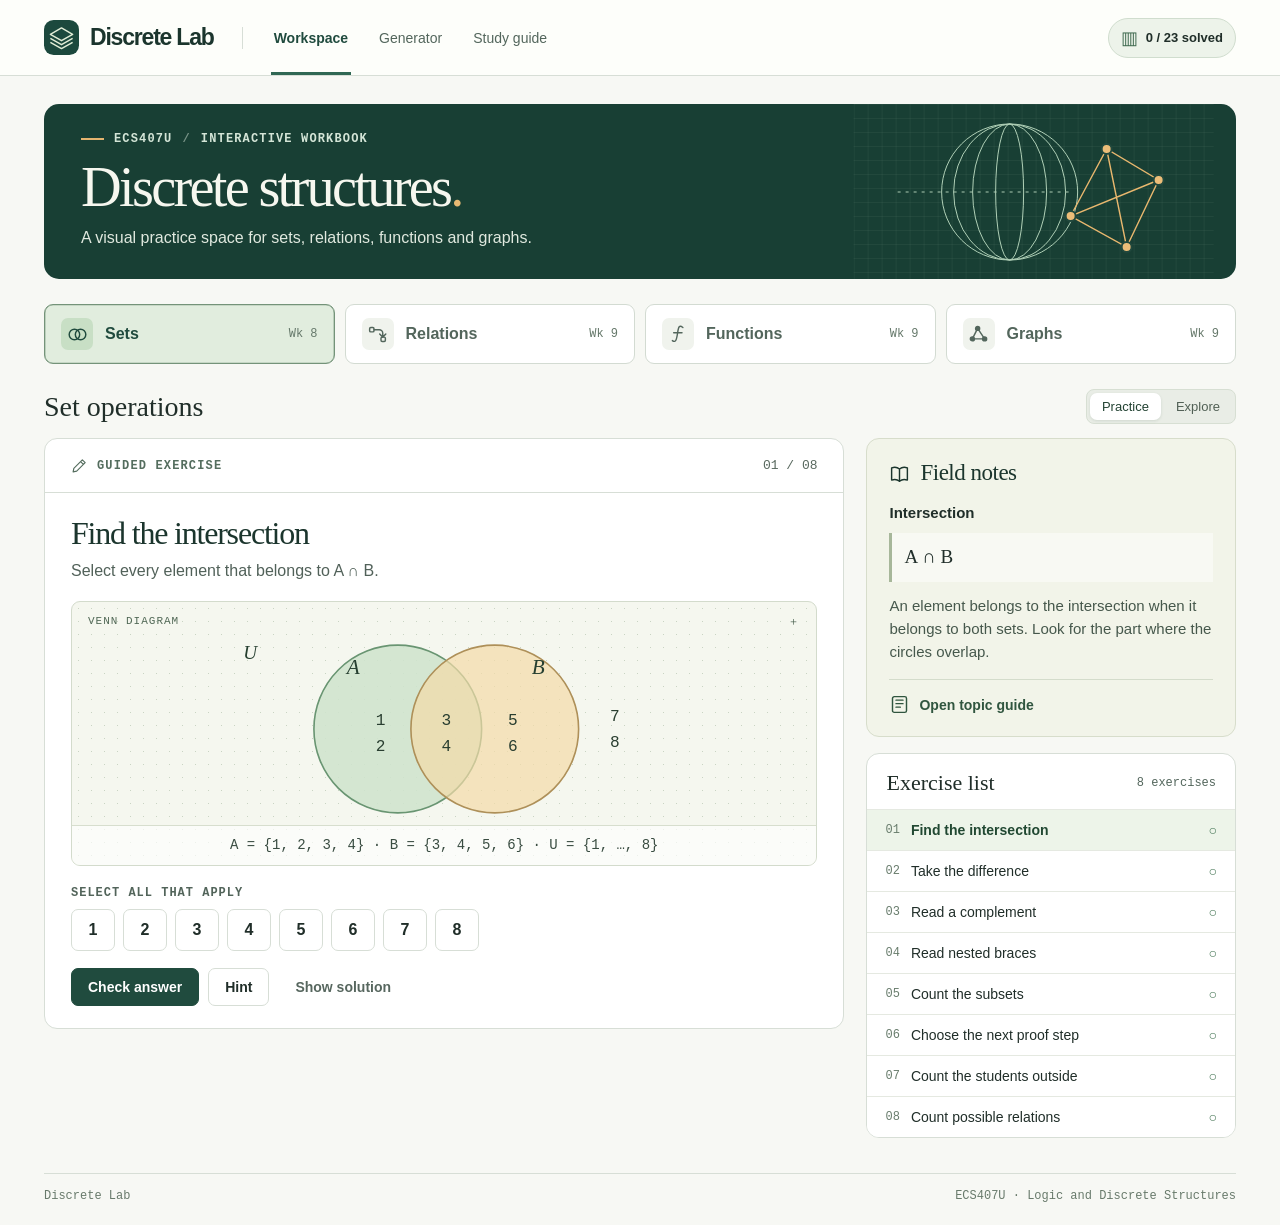
==== index.html @ 5e3f3f08 "Generate seeded practice sets with saved attempts and worked solutions" ====
<!doctype html>
<html lang="en-GB">
<head>
<meta charset="utf-8"><meta name="viewport" content="width=device-width,initial-scale=1">
<meta name="theme-color" content="#173f35"><meta name="description" content="Explore discrete mathematics with diagrams and guided exercises for ECS407U.">
<title>Discrete Lab · ECS407U</title><link rel="icon" href="./mark.svg"><link rel="stylesheet" href="./style.css">
</head>
<body>
<header><div class="top wrap"><a href="./" class="brand"><img src="./mark.svg" alt="">Discrete Lab</a><div class="divider"></div><nav aria-label="Main navigation"><button id="practice" aria-current="page">Workspace</button><button id="generate">Generator</button><button id="guide">Study guide</button></nav><button id="progress" class="progress"><span class="baricon" aria-hidden="true">▥</span><span id="total"></span></button></div></header>
<main class="wrap">
<section class="hero"><div class="herocopy"><div class="eyebrow"><span class="goldline"></span>ECS407U <span class="sep">/</span> INTERACTIVE WORKBOOK</div><h1>Discrete structures<span>.</span></h1><p>A visual practice space for sets, relations, functions and graphs.</p></div>
<svg class="heroart" viewBox="0 0 360 175" aria-hidden="true"><defs><pattern id="fine" width="14" height="14" patternUnits="userSpaceOnUse"><path d="M14 0H0V14" fill="none" stroke="#d7ead7" stroke-opacity=".13" stroke-width=".8"/></pattern></defs><rect width="360" height="175" fill="url(#fine)"/><g fill="none"><g stroke="#afcfb6" stroke-width="1"><ellipse cx="156" cy="88" rx="68" ry="68"/><ellipse cx="156" cy="88" rx="56" ry="68"/><ellipse cx="156" cy="88" rx="37" ry="68"/><ellipse cx="156" cy="88" rx="14" ry="68"/></g><g stroke="#e8b76e" stroke-width="1.4"><path d="m217 112 36-67 52 31-32 67-56-31 88-36m-52-31 20 98"/></g><g fill="#ecbd78" stroke="#21483d" stroke-width="2"><circle cx="217" cy="112" r="5"/><circle cx="253" cy="45" r="5"/><circle cx="305" cy="76" r="5"/><circle cx="273" cy="143" r="5"/></g><path d="M44 88h174" stroke="#abcab2" stroke-dasharray="3 5"/></g></svg></section>
<div id="app"></div>
<footer><span>Discrete Lab</span><span>ECS407U · Logic and Discrete Structures</span></footer>
</main>
<dialog id="modal"><div class="modalhead"><h2 id="modalTitle"></h2><button id="close" aria-label="Close dialog">✕</button></div><div id="modalBody"></div></dialog>
<script type="module" src="./app.js"></script></body></html>
---- style.css ----
:root{font-family:"DM Sans",Inter,Arial,sans-serif;color:#202e29;background:#f7f8f4;font-synthesis:none;--green:#204b3e;--ink:#1b352d;--rule:#d7ded6;--muted:#53665c;--mono:"IBM Plex Mono","Courier New",monospace;--serif:Georgia,"Times New Roman",serif}
*{box-sizing:border-box}body{margin:0}button,select{font:inherit;color:inherit}button,a{touch-action:manipulation}button{cursor:pointer}button:focus-visible,a:focus-visible,summary:focus-visible,select:focus-visible{outline:3px solid #b26a18;outline-offset:3px}button:disabled{cursor:default;opacity:.45}button{border:1px solid var(--rule);background:white;border-radius:7px}header{background:#fdfefa;border-bottom:1px solid var(--rule)}.wrap{width:min(1232px,calc(100% - 88px));margin:auto}.top{display:flex;align-items:center;gap:28px;min-height:75px}.brand{display:flex;align-items:center;gap:11px;font-size:23px;font-weight:700;letter-spacing:-1.2px;color:var(--ink);text-decoration:none}.brand img{width:35px;height:35px}.divider{width:1px;height:22px;background:var(--rule)}nav{display:flex;align-self:stretch;gap:25px}nav button{background:none;border:0;border-radius:0;color:var(--muted);font-size:14px;padding:0 3px;position:relative}nav [aria-current=page]{font-weight:700;color:var(--green)}nav [aria-current=page]:after{content:"";position:absolute;height:3px;background:#2f6753;bottom:0;left:0;right:0}.progress{margin-left:auto;display:flex;align-items:center;gap:8px;font-size:13px;font-weight:600;padding:8px 12px;background:#edf3ea;border-color:#d0ddce;border-radius:20px}.baricon{font-size:18px;color:#406b50}
.hero{position:relative;overflow:hidden;border-radius:15px;background:#183f34;color:#f6f7ef;margin:28px 0 25px;display:flex;align-items:center;min-height:175px}.herocopy{position:relative;z-index:1;padding:28px 37px}.heroart{height:100%;width:34%;position:absolute;right:0;top:0;object-fit:cover}.eyebrow,.kicker,.smallcap{font:600 12px var(--mono);letter-spacing:1.15px;text-transform:uppercase}.hero .eyebrow{display:flex;align-items:center;gap:10px;color:#d4e5d7}.goldline{width:23px;height:2px;background:#e4b46f}.sep{opacity:.5}.hero h1{font:normal clamp(42px,4.4vw,65px)/1.04 var(--serif);letter-spacing:-2.7px;margin:12px 0 9px}.hero h1 span{color:#e7b973}.hero p{font-size:16px;line-height:1.55;margin:0;color:#e0e9df}
.tabs{display:grid;grid-template-columns:repeat(4,1fr);gap:10px;margin-bottom:25px}.tab{display:flex;align-items:center;text-align:left;gap:12px;padding:13px 16px;border-color:#d3dbd2;border-radius:9px;color:var(--muted);font-weight:600}.tab .iconbox{width:32px;height:32px;display:grid;place-items:center;border-radius:7px;background:#f0f3ed}.tab.active{color:var(--green);background:#e1edde;border-color:#749379;box-shadow:inset 0 0 0 .35px #749379}.tab.active .iconbox{background:#c8dfc5}.tab small{margin-left:auto;font:12px var(--mono);color:#65786a}.icon{height:21px;width:21px;vertical-align:middle;flex-shrink:0}.workspace{display:grid;grid-template-columns:minmax(0,1fr) minmax(260px,31%);gap:22px;align-items:start}.panel,.notes,.library,.guidecard{border:1px solid var(--rule);border-radius:13px;background:#fff;overflow:hidden}.panelhead,.panelbody{padding:22px 26px}.panelhead{border-bottom:1px solid var(--rule);display:flex;justify-content:space-between;align-items:center;padding-top:16px;padding-bottom:16px}.kicker,.smallcap{color:#546d5e}.panelhead .kicker{display:flex;align-items:center;gap:9px}.panelhead .kicker .icon{width:17px}.counter{font:13px var(--mono);color:#58685e}.panelbody h2,.guide h2{font:normal clamp(28px,2.5vw,38px)/1.13 var(--serif);letter-spacing:-1.2px;color:var(--ink);margin:0 0 8px}.prompt{line-height:1.55;color:#516159;margin:0 0 17px}.board{background-color:#f5f7ef;background-image:radial-gradient(#c9d4c3 .85px,transparent .85px);background-size:13px 13px;border:1px solid #d3dbcc;border-radius:9px;overflow:hidden}.boardtop{display:flex;align-items:center;justify-content:space-between;gap:8px;padding:12px 16px 0;color:#516856;font:11px var(--mono);text-transform:uppercase;letter-spacing:1px}.board svg.fig{display:block;width:100%;height:196px}.board .legend{background:#ffffffa6;border-top:1px solid #d7dece;color:#394c41;padding:9px 14px;text-align:center;font:14px/1.5 var(--mono);overflow-wrap:anywhere}.answerlabel{display:block;margin:20px 0 9px;font:600 12px var(--mono);letter-spacing:1px;text-transform:uppercase;color:#52645a}.choices{display:flex;gap:8px;flex-wrap:wrap}.choice{min-width:44px;padding:9px 14px;font-weight:550;line-height:1.35}.choice[aria-pressed=true],.switcher [aria-pressed=true]{background:#deebde;border-color:#64896d;color:#163e2c;box-shadow:inset 0 0 0 .6px #64896d}.actions{margin-top:17px;display:flex;flex-wrap:wrap;gap:9px;align-items:center}.primary,.secondary,.ghost{padding:10px 16px;font-size:14px;font-weight:600}.primary{background:var(--green);color:white;border:1px solid var(--green)}.secondary{background:white}.ghost{border-color:transparent;color:#57675f;background:transparent}.notes{background:#f2f4e9;border-color:#d7ddcb;padding:21px 22px}.notetitle{display:flex;align-items:center;gap:10px;font:normal 23px var(--serif);color:var(--ink);letter-spacing:-.5px}.notes h3{font-size:15px;margin:18px 0 6px}.notes p,.library p,.guide p,.modalcopy{font-size:15px;line-height:1.55;color:#46584c;margin:0}.formula{font:19px/1.5 var(--serif);padding:10px 12px;border-left:3px solid #a7b79a;background:#ffffff70;margin:12px 0}.guidebtn{background:transparent;border:0;border-top:1px solid #d4dccb;border-radius:0;padding:14px 0 0;margin-top:16px;color:#30553f;font-size:14px;font-weight:650;display:flex;gap:9px;align-items:center;width:100%}.library{margin-top:16px}.libhead{display:flex;justify-content:space-between;align-items:center;padding:16px 19px 13px}.libhead h3{font:normal 22px var(--serif);margin:0}.libhead small{font:12px var(--mono);color:var(--muted)}.qrow{border:0;border-top:1px solid #e5e9e1;border-radius:0;background:white;padding:12px 18px;display:flex;gap:11px;text-align:left;align-items:center;width:100%;font-size:14px}.qrow.active{background:#edf4e9;color:#214832;font-weight:650}.qnum{font:12px var(--mono);color:#687c6c}.qstate{margin-left:auto;color:#487858}.message{margin:14px 0 0;padding:12px 14px;border-radius:6px;background:#fbf1d9;color:#594019;line-height:1.5}.message.good{background:#e6f1e1;color:#23492e}.hidden{display:none!important}.board .mat{margin:14px auto;border-collapse:collapse;background:#fbfcf6;text-align:center}.mat td,.mat th{padding:6px 13px;border:1px solid #bbcbb9}.mat th{color:#24523c;background:#e3edde}.mathcard{text-align:center;padding:40px 18px;font:normal clamp(21px,2.6vw,32px)/1.55 var(--serif);white-space:pre-line;color:#284b38}.textfig{font-family:var(--mono);font-size:14px}.guidecard{padding:24px;margin:15px 0}.guide details{padding:12px 0;border-top:1px solid var(--rule)}summary{cursor:pointer;font-weight:600}.guide details p{margin:8px 0}.guide .formula{background:#f2f5ed}.switcher{display:flex;flex-wrap:wrap;gap:7px;margin-top:14px}.switcher button{padding:8px 12px}.sectionhead{display:flex;align-items:center;justify-content:space-between;margin-bottom:14px;gap:12px}.sectionhead h2{font:normal 28px var(--serif);margin:0}.minitabs{display:flex;background:#e9ede6;border:1px solid #d7dfd3;padding:3px;border-radius:8px;gap:3px}.minitabs button{border:0;background:transparent;font-size:13px;padding:6px 12px;color:#516055}.minitabs button.selected{background:#fff;color:#234333;box-shadow:0 1px 3px #27463020}.explore label{display:block;margin:12px 0}.explore select{background:#fff;border:1px solid var(--rule);padding:5px;border-radius:4px}.explore input{accent-color:#2f634d}.explore output{display:block}.explorefieldset{border:0;padding:0;margin:12px 0;display:flex;gap:12px;flex-wrap:wrap}.explorefieldset label{margin:0}.matrixbtn{min-width:36px;height:31px;color:#1b4c32}.matrixbtn[aria-pressed=true]{background:#deecda}.inlinecode{font:14px var(--mono)}footer{display:flex;justify-content:space-between;gap:10px;margin:35px 0 22px;padding-top:15px;border-top:1px solid var(--rule);font:12px var(--mono);color:#687a6b}dialog{width:min(470px,92vw);max-height:80vh;padding:23px;border:1px solid #becbbd;border-radius:12px;color:var(--ink)}dialog::backdrop{background:#152c2199}.modalhead{display:flex;align-items:center;justify-content:space-between;margin-bottom:14px}.modalhead h2{font:normal 28px var(--serif);margin:0}.modalhead button{padding:6px 9px}.prow{padding:12px 0;border-top:1px solid var(--rule);display:flex;align-items:center;justify-content:space-between}.progressfill{height:6px;border-radius:6px;background:#e3eadd;overflow:hidden}.progressfill i{display:block;height:100%;background:#547f5e}.modalcopy{margin-bottom:16px}button:hover:not(:disabled){filter:brightness(.965)}@media(min-width:1550px){.wrap{max-width:1280px}}
@media(max-width:930px){.wrap{width:calc(100% - 40px)}.tab{padding:10px;gap:7px}.tab small{display:none}.heroart{width:29%}.workspace{grid-template-columns:minmax(0,1fr) 255px;gap:15px}.panelbody,.panelhead{padding-left:18px;padding-right:18px}.notes{padding:17px}.hero .herocopy{padding-left:27px}.hero p{max-width:500px}}
@media(max-width:700px){.wrap{width:calc(100% - 28px)}.top{gap:12px;min-height:60px;flex-wrap:wrap}.brand{font-size:19px;gap:6px}.brand img{width:30px;height:30px}.divider{display:none}nav{gap:8px}nav button{font-size:13px}.progress{font-size:12px;padding:6px 8px}.baricon{display:none}.hero{min-height:148px;margin:16px 0}.hero .herocopy{padding:21px}.hero h1{font-size:42px;letter-spacing:-2px}.hero p{font-size:14px;max-width:75%}.heroart{right:-6%;width:36%;opacity:.45}.hero .eyebrow{font-size:10px}.tabs{grid-template-columns:repeat(2,1fr);gap:6px;margin-bottom:17px}.tab{font-size:14px}.tab .iconbox{width:25px;height:25px}.workspace{grid-template-columns:1fr}.sectionhead h2{font-size:24px}.board svg.fig{height:177px}.sectionhead{margin-bottom:10px}.notes{margin-top:1px}.panelbody{padding:17px}.panelhead{padding:12px 17px}footer{font-size:10px}.sectionhead .minitabs button{padding:6px 9px}}@media(max-width:410px){.top{gap:8px}.progress{padding:5px 6px}.brand{font-size:17px}.heroart{display:none}.hero p{max-width:100%}.eyebrow{letter-spacing:.65px}}
.formgrid{display:grid;grid-template-columns:1fr 1fr;gap:16px}.formgrid label{font-size:14px;font-weight:600;color:#385043}.formgrid label span{font-weight:400;color:var(--muted)}.formgrid input,.formgrid select,.numanswer{display:block;margin-top:6px;width:100%;padding:10px;border-radius:6px;border:1px solid #bac9b9;background:white;font:inherit;color:var(--ink)}.numanswer{max-width:260px}.formgrid input:focus-visible,.numanswer:focus-visible{outline:2px solid #799779}.genpaging{display:flex;gap:12px;justify-content:space-between;margin-top:20px;padding-top:15px;border-top:1px solid var(--rule)}.model{border:1px solid #cfdcca;border-radius:8px;background:#f4f7ed;padding:15px;margin-top:16px}.model ol{padding-left:22px}.model li{line-height:1.55;margin:8px 0}.genlist .listbody{max-height:420px;overflow:auto}.seed,#shareStatus{overflow-wrap:anywhere}.notes .seed{margin-top:8px}.notes #shareStatus{margin-top:8px}.generatorform .actions{margin-top:22px}.genpaging button{font-size:13px}#printset{display:none}
@media(max-width:600px){.top{display:grid;grid-template-columns:1fr auto;gap:0;padding-top:9px}.top nav{grid-row:2;grid-column:1/-1;gap:22px}.top nav button{padding:10px 0}.progress{grid-row:1;grid-column:2}.formgrid{gap:10px}.sectionhead .secondary{font-size:12px;padding:8px}.genlist .listbody{max-height:250px}}
@media print{body:has(#printset)>:not(#printset){display:none!important}#printset{display:block;color:#111;font:12pt Georgia,serif}#printset article{break-inside:avoid;margin:20px 0}#printset h1{font-size:22pt}#printset h2{font-size:16pt}#printset .board{max-width:550px}#printset .fig{height:125px}#printset .mathcard{padding:12px;font-size:16pt}#printset .boardtop{padding-top:5px}#printset .legend{font-size:10pt}#printset .mat td,#printset .mat th{padding:2px 8px}}
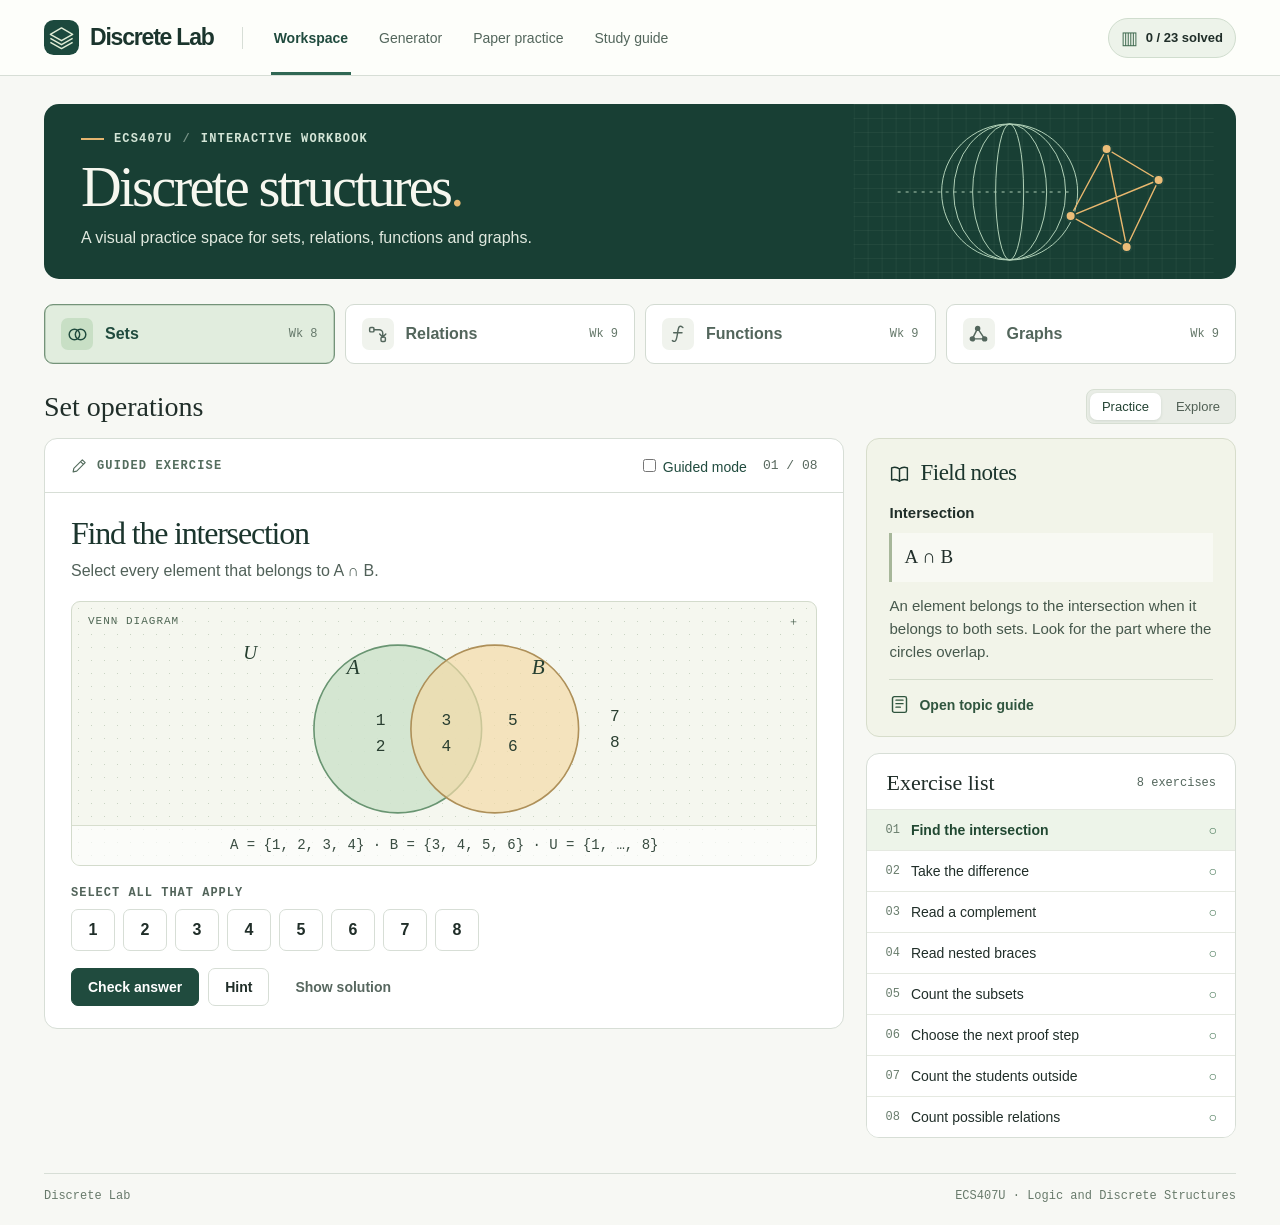
==== commit 721d3db3: "Add guided pen-and-paper practice and exam review" ====
--- a/index.html
+++ b/index.html
@@ -3,10 +3,10 @@
 <head>
 <meta charset="utf-8"><meta name="viewport" content="width=device-width,initial-scale=1">
 <meta name="theme-color" content="#173f35"><meta name="description" content="Explore discrete mathematics with diagrams and guided exercises for ECS407U.">
-<title>Discrete Lab · ECS407U</title><link rel="icon" href="./mark.svg"><link rel="stylesheet" href="./style.css">
+<title>Discrete Lab · ECS407U</title><link rel="icon" href="./mark.svg"><link rel="stylesheet" href="./style.css?v=paper-practice-1">
 </head>
 <body>
-<header><div class="top wrap"><a href="./" class="brand"><img src="./mark.svg" alt="">Discrete Lab</a><div class="divider"></div><nav aria-label="Main navigation"><button id="practice" aria-current="page">Workspace</button><button id="generate">Generator</button><button id="guide">Study guide</button></nav><button id="progress" class="progress"><span class="baricon" aria-hidden="true">▥</span><span id="total"></span></button></div></header>
+<header><div class="top wrap"><a href="./" class="brand"><img src="./mark.svg" alt="">Discrete Lab</a><div class="divider"></div><nav aria-label="Main navigation"><button id="practice" aria-current="page">Workspace</button><a id="generate" href="./?generator=1">Generator</a><a href="./paper.html">Paper practice</a><button id="guide">Study guide</button></nav><button id="progress" class="progress"><span class="baricon" aria-hidden="true">▥</span><span id="total"></span></button></div></header>
 <main class="wrap">
 <section class="hero"><div class="herocopy"><div class="eyebrow"><span class="goldline"></span>ECS407U <span class="sep">/</span> INTERACTIVE WORKBOOK</div><h1>Discrete structures<span>.</span></h1><p>A visual practice space for sets, relations, functions and graphs.</p></div>
 <svg class="heroart" viewBox="0 0 360 175" aria-hidden="true"><defs><pattern id="fine" width="14" height="14" patternUnits="userSpaceOnUse"><path d="M14 0H0V14" fill="none" stroke="#d7ead7" stroke-opacity=".13" stroke-width=".8"/></pattern></defs><rect width="360" height="175" fill="url(#fine)"/><g fill="none"><g stroke="#afcfb6" stroke-width="1"><ellipse cx="156" cy="88" rx="68" ry="68"/><ellipse cx="156" cy="88" rx="56" ry="68"/><ellipse cx="156" cy="88" rx="37" ry="68"/><ellipse cx="156" cy="88" rx="14" ry="68"/></g><g stroke="#e8b76e" stroke-width="1.4"><path d="m217 112 36-67 52 31-32 67-56-31 88-36m-52-31 20 98"/></g><g fill="#ecbd78" stroke="#21483d" stroke-width="2"><circle cx="217" cy="112" r="5"/><circle cx="253" cy="45" r="5"/><circle cx="305" cy="76" r="5"/><circle cx="273" cy="143" r="5"/></g><path d="M44 88h174" stroke="#abcab2" stroke-dasharray="3 5"/></g></svg></section>
@@ -14,4 +14,4 @@
 <footer><span>Discrete Lab</span><span>ECS407U · Logic and Discrete Structures</span></footer>
 </main>
 <dialog id="modal"><div class="modalhead"><h2 id="modalTitle"></h2><button id="close" aria-label="Close dialog">✕</button></div><div id="modalBody"></div></dialog>
-<script type="module" src="./app.js"></script></body></html>
+<script type="module" src="./app.js?v=paper-practice-1"></script></body></html>
--- a/style.css
+++ b/style.css
@@ -1,9 +1,15 @@
 :root{font-family:"DM Sans",Inter,Arial,sans-serif;color:#202e29;background:#f7f8f4;font-synthesis:none;--green:#204b3e;--ink:#1b352d;--rule:#d7ded6;--muted:#53665c;--mono:"IBM Plex Mono","Courier New",monospace;--serif:Georgia,"Times New Roman",serif}
-*{box-sizing:border-box}body{margin:0}button,select{font:inherit;color:inherit}button,a{touch-action:manipulation}button{cursor:pointer}button:focus-visible,a:focus-visible,summary:focus-visible,select:focus-visible{outline:3px solid #b26a18;outline-offset:3px}button:disabled{cursor:default;opacity:.45}button{border:1px solid var(--rule);background:white;border-radius:7px}header{background:#fdfefa;border-bottom:1px solid var(--rule)}.wrap{width:min(1232px,calc(100% - 88px));margin:auto}.top{display:flex;align-items:center;gap:28px;min-height:75px}.brand{display:flex;align-items:center;gap:11px;font-size:23px;font-weight:700;letter-spacing:-1.2px;color:var(--ink);text-decoration:none}.brand img{width:35px;height:35px}.divider{width:1px;height:22px;background:var(--rule)}nav{display:flex;align-self:stretch;gap:25px}nav button{background:none;border:0;border-radius:0;color:var(--muted);font-size:14px;padding:0 3px;position:relative}nav [aria-current=page]{font-weight:700;color:var(--green)}nav [aria-current=page]:after{content:"";position:absolute;height:3px;background:#2f6753;bottom:0;left:0;right:0}.progress{margin-left:auto;display:flex;align-items:center;gap:8px;font-size:13px;font-weight:600;padding:8px 12px;background:#edf3ea;border-color:#d0ddce;border-radius:20px}.baricon{font-size:18px;color:#406b50}
+*{box-sizing:border-box}body{margin:0}button,select{font:inherit;color:inherit}button,a{touch-action:manipulation}button{cursor:pointer}button:focus-visible,a:focus-visible,summary:focus-visible,select:focus-visible{outline:3px solid #b26a18;outline-offset:3px}button:disabled{cursor:default;opacity:.45}button{border:1px solid var(--rule);background:white;border-radius:7px}header{background:#fdfefa;border-bottom:1px solid var(--rule)}.wrap{width:min(1232px,calc(100% - 88px));margin:auto}.top{display:flex;align-items:center;gap:28px;min-height:75px}.brand{display:flex;align-items:center;gap:11px;font-size:23px;font-weight:700;letter-spacing:-1.2px;color:var(--ink);text-decoration:none}.brand img{width:35px;height:35px}.divider{width:1px;height:22px;background:var(--rule)}nav{display:flex;align-self:stretch;gap:25px}nav :is(button,a){background:none;border:0;border-radius:0;color:var(--muted);font-size:14px;padding:0 3px;position:relative}nav [aria-current=page]{font-weight:700;color:var(--green)}nav [aria-current=page]:after{content:"";position:absolute;height:3px;background:#2f6753;bottom:0;left:0;right:0}.progress{margin-left:auto;display:flex;align-items:center;gap:8px;font-size:13px;font-weight:600;padding:8px 12px;background:#edf3ea;border-color:#d0ddce;border-radius:20px}.baricon{font-size:18px;color:#406b50}
 .hero{position:relative;overflow:hidden;border-radius:15px;background:#183f34;color:#f6f7ef;margin:28px 0 25px;display:flex;align-items:center;min-height:175px}.herocopy{position:relative;z-index:1;padding:28px 37px}.heroart{height:100%;width:34%;position:absolute;right:0;top:0;object-fit:cover}.eyebrow,.kicker,.smallcap{font:600 12px var(--mono);letter-spacing:1.15px;text-transform:uppercase}.hero .eyebrow{display:flex;align-items:center;gap:10px;color:#d4e5d7}.goldline{width:23px;height:2px;background:#e4b46f}.sep{opacity:.5}.hero h1{font:normal clamp(42px,4.4vw,65px)/1.04 var(--serif);letter-spacing:-2.7px;margin:12px 0 9px}.hero h1 span{color:#e7b973}.hero p{font-size:16px;line-height:1.55;margin:0;color:#e0e9df}
 .tabs{display:grid;grid-template-columns:repeat(4,1fr);gap:10px;margin-bottom:25px}.tab{display:flex;align-items:center;text-align:left;gap:12px;padding:13px 16px;border-color:#d3dbd2;border-radius:9px;color:var(--muted);font-weight:600}.tab .iconbox{width:32px;height:32px;display:grid;place-items:center;border-radius:7px;background:#f0f3ed}.tab.active{color:var(--green);background:#e1edde;border-color:#749379;box-shadow:inset 0 0 0 .35px #749379}.tab.active .iconbox{background:#c8dfc5}.tab small{margin-left:auto;font:12px var(--mono);color:#65786a}.icon{height:21px;width:21px;vertical-align:middle;flex-shrink:0}.workspace{display:grid;grid-template-columns:minmax(0,1fr) minmax(260px,31%);gap:22px;align-items:start}.panel,.notes,.library,.guidecard{border:1px solid var(--rule);border-radius:13px;background:#fff;overflow:hidden}.panelhead,.panelbody{padding:22px 26px}.panelhead{border-bottom:1px solid var(--rule);display:flex;justify-content:space-between;align-items:center;padding-top:16px;padding-bottom:16px}.kicker,.smallcap{color:#546d5e}.panelhead .kicker{display:flex;align-items:center;gap:9px}.panelhead .kicker .icon{width:17px}.counter{font:13px var(--mono);color:#58685e}.panelbody h2,.guide h2{font:normal clamp(28px,2.5vw,38px)/1.13 var(--serif);letter-spacing:-1.2px;color:var(--ink);margin:0 0 8px}.prompt{line-height:1.55;color:#516159;margin:0 0 17px}.board{background-color:#f5f7ef;background-image:radial-gradient(#c9d4c3 .85px,transparent .85px);background-size:13px 13px;border:1px solid #d3dbcc;border-radius:9px;overflow:hidden}.boardtop{display:flex;align-items:center;justify-content:space-between;gap:8px;padding:12px 16px 0;color:#516856;font:11px var(--mono);text-transform:uppercase;letter-spacing:1px}.board svg.fig{display:block;width:100%;height:196px}.board .legend{background:#ffffffa6;border-top:1px solid #d7dece;color:#394c41;padding:9px 14px;text-align:center;font:14px/1.5 var(--mono);overflow-wrap:anywhere}.answerlabel{display:block;margin:20px 0 9px;font:600 12px var(--mono);letter-spacing:1px;text-transform:uppercase;color:#52645a}.choices{display:flex;gap:8px;flex-wrap:wrap}.choice{min-width:44px;padding:9px 14px;font-weight:550;line-height:1.35}.choice[aria-pressed=true],.switcher [aria-pressed=true]{background:#deebde;border-color:#64896d;color:#163e2c;box-shadow:inset 0 0 0 .6px #64896d}.actions{margin-top:17px;display:flex;flex-wrap:wrap;gap:9px;align-items:center}.primary,.secondary,.ghost{padding:10px 16px;font-size:14px;font-weight:600}.primary{background:var(--green);color:white;border:1px solid var(--green)}.secondary{background:white}.ghost{border-color:transparent;color:#57675f;background:transparent}.notes{background:#f2f4e9;border-color:#d7ddcb;padding:21px 22px}.notetitle{display:flex;align-items:center;gap:10px;font:normal 23px var(--serif);color:var(--ink);letter-spacing:-.5px}.notes h3{font-size:15px;margin:18px 0 6px}.notes p,.library p,.guide p,.modalcopy{font-size:15px;line-height:1.55;color:#46584c;margin:0}.formula{font:19px/1.5 var(--serif);padding:10px 12px;border-left:3px solid #a7b79a;background:#ffffff70;margin:12px 0}.guidebtn{background:transparent;border:0;border-top:1px solid #d4dccb;border-radius:0;padding:14px 0 0;margin-top:16px;color:#30553f;font-size:14px;font-weight:650;display:flex;gap:9px;align-items:center;width:100%}.library{margin-top:16px}.libhead{display:flex;justify-content:space-between;align-items:center;padding:16px 19px 13px}.libhead h3{font:normal 22px var(--serif);margin:0}.libhead small{font:12px var(--mono);color:var(--muted)}.qrow{border:0;border-top:1px solid #e5e9e1;border-radius:0;background:white;padding:12px 18px;display:flex;gap:11px;text-align:left;align-items:center;width:100%;font-size:14px}.qrow.active{background:#edf4e9;color:#214832;font-weight:650}.qnum{font:12px var(--mono);color:#687c6c}.qstate{margin-left:auto;color:#487858}.message{margin:14px 0 0;padding:12px 14px;border-radius:6px;background:#fbf1d9;color:#594019;line-height:1.5}.message.good{background:#e6f1e1;color:#23492e}.hidden{display:none!important}.board .mat{margin:14px auto;border-collapse:collapse;background:#fbfcf6;text-align:center}.mat td,.mat th{padding:6px 13px;border:1px solid #bbcbb9}.mat th{color:#24523c;background:#e3edde}.mathcard{text-align:center;padding:40px 18px;font:normal clamp(21px,2.6vw,32px)/1.55 var(--serif);white-space:pre-line;color:#284b38}.textfig{font-family:var(--mono);font-size:14px}.guidecard{padding:24px;margin:15px 0}.guide details{padding:12px 0;border-top:1px solid var(--rule)}summary{cursor:pointer;font-weight:600}.guide details p{margin:8px 0}.guide .formula{background:#f2f5ed}.switcher{display:flex;flex-wrap:wrap;gap:7px;margin-top:14px}.switcher button{padding:8px 12px}.sectionhead{display:flex;align-items:center;justify-content:space-between;margin-bottom:14px;gap:12px}.sectionhead h2{font:normal 28px var(--serif);margin:0}.minitabs{display:flex;background:#e9ede6;border:1px solid #d7dfd3;padding:3px;border-radius:8px;gap:3px}.minitabs button{border:0;background:transparent;font-size:13px;padding:6px 12px;color:#516055}.minitabs button.selected{background:#fff;color:#234333;box-shadow:0 1px 3px #27463020}.explore label{display:block;margin:12px 0}.explore select{background:#fff;border:1px solid var(--rule);padding:5px;border-radius:4px}.explore input{accent-color:#2f634d}.explore output{display:block}.explorefieldset{border:0;padding:0;margin:12px 0;display:flex;gap:12px;flex-wrap:wrap}.explorefieldset label{margin:0}.matrixbtn{min-width:36px;height:31px;color:#1b4c32}.matrixbtn[aria-pressed=true]{background:#deecda}.inlinecode{font:14px var(--mono)}footer{display:flex;justify-content:space-between;gap:10px;margin:35px 0 22px;padding-top:15px;border-top:1px solid var(--rule);font:12px var(--mono);color:#687a6b}dialog{width:min(470px,92vw);max-height:80vh;padding:23px;border:1px solid #becbbd;border-radius:12px;color:var(--ink)}dialog::backdrop{background:#152c2199}.modalhead{display:flex;align-items:center;justify-content:space-between;margin-bottom:14px}.modalhead h2{font:normal 28px var(--serif);margin:0}.modalhead button{padding:6px 9px}.prow{padding:12px 0;border-top:1px solid var(--rule);display:flex;align-items:center;justify-content:space-between}.progressfill{height:6px;border-radius:6px;background:#e3eadd;overflow:hidden}.progressfill i{display:block;height:100%;background:#547f5e}.modalcopy{margin-bottom:16px}button:hover:not(:disabled){filter:brightness(.965)}@media(min-width:1550px){.wrap{max-width:1280px}}
 @media(max-width:930px){.wrap{width:calc(100% - 40px)}.tab{padding:10px;gap:7px}.tab small{display:none}.heroart{width:29%}.workspace{grid-template-columns:minmax(0,1fr) 255px;gap:15px}.panelbody,.panelhead{padding-left:18px;padding-right:18px}.notes{padding:17px}.hero .herocopy{padding-left:27px}.hero p{max-width:500px}}
-@media(max-width:700px){.wrap{width:calc(100% - 28px)}.top{gap:12px;min-height:60px;flex-wrap:wrap}.brand{font-size:19px;gap:6px}.brand img{width:30px;height:30px}.divider{display:none}nav{gap:8px}nav button{font-size:13px}.progress{font-size:12px;padding:6px 8px}.baricon{display:none}.hero{min-height:148px;margin:16px 0}.hero .herocopy{padding:21px}.hero h1{font-size:42px;letter-spacing:-2px}.hero p{font-size:14px;max-width:75%}.heroart{right:-6%;width:36%;opacity:.45}.hero .eyebrow{font-size:10px}.tabs{grid-template-columns:repeat(2,1fr);gap:6px;margin-bottom:17px}.tab{font-size:14px}.tab .iconbox{width:25px;height:25px}.workspace{grid-template-columns:1fr}.sectionhead h2{font-size:24px}.board svg.fig{height:177px}.sectionhead{margin-bottom:10px}.notes{margin-top:1px}.panelbody{padding:17px}.panelhead{padding:12px 17px}footer{font-size:10px}.sectionhead .minitabs button{padding:6px 9px}}@media(max-width:410px){.top{gap:8px}.progress{padding:5px 6px}.brand{font-size:17px}.heroart{display:none}.hero p{max-width:100%}.eyebrow{letter-spacing:.65px}}
+@media(max-width:700px){.wrap{width:calc(100% - 28px)}.top{gap:12px;min-height:60px;flex-wrap:wrap}.brand{font-size:19px;gap:6px}.brand img{width:30px;height:30px}.divider{display:none}nav{gap:8px}nav :is(button,a){font-size:13px}.progress{font-size:12px;padding:6px 8px}.baricon{display:none}.hero{min-height:148px;margin:16px 0}.hero .herocopy{padding:21px}.hero h1{font-size:42px;letter-spacing:-2px}.hero p{font-size:14px;max-width:75%}.heroart{right:-6%;width:36%;opacity:.45}.hero .eyebrow{font-size:10px}.tabs{grid-template-columns:repeat(2,1fr);gap:6px;margin-bottom:17px}.tab{font-size:14px}.tab .iconbox{width:25px;height:25px}.workspace{grid-template-columns:1fr}.sectionhead h2{font-size:24px}.board svg.fig{height:177px}.sectionhead{margin-bottom:10px}.notes{margin-top:1px}.panelbody{padding:17px}.panelhead{padding:12px 17px}footer{font-size:10px}.sectionhead .minitabs button{padding:6px 9px}}@media(max-width:410px){.top{gap:8px}.progress{padding:5px 6px}.brand{font-size:17px}.heroart{display:none}.hero p{max-width:100%}.eyebrow{letter-spacing:.65px}}
 .formgrid{display:grid;grid-template-columns:1fr 1fr;gap:16px}.formgrid label{font-size:14px;font-weight:600;color:#385043}.formgrid label span{font-weight:400;color:var(--muted)}.formgrid input,.formgrid select,.numanswer{display:block;margin-top:6px;width:100%;padding:10px;border-radius:6px;border:1px solid #bac9b9;background:white;font:inherit;color:var(--ink)}.numanswer{max-width:260px}.formgrid input:focus-visible,.numanswer:focus-visible{outline:2px solid #799779}.genpaging{display:flex;gap:12px;justify-content:space-between;margin-top:20px;padding-top:15px;border-top:1px solid var(--rule)}.model{border:1px solid #cfdcca;border-radius:8px;background:#f4f7ed;padding:15px;margin-top:16px}.model ol{padding-left:22px}.model li{line-height:1.55;margin:8px 0}.genlist .listbody{max-height:420px;overflow:auto}.seed,#shareStatus{overflow-wrap:anywhere}.notes .seed{margin-top:8px}.notes #shareStatus{margin-top:8px}.generatorform .actions{margin-top:22px}.genpaging button{font-size:13px}#printset{display:none}
-@media(max-width:600px){.top{display:grid;grid-template-columns:1fr auto;gap:0;padding-top:9px}.top nav{grid-row:2;grid-column:1/-1;gap:22px}.top nav button{padding:10px 0}.progress{grid-row:1;grid-column:2}.formgrid{gap:10px}.sectionhead .secondary{font-size:12px;padding:8px}.genlist .listbody{max-height:250px}}
+@media(max-width:600px){.top{display:grid;grid-template-columns:1fr auto;gap:0;padding-top:9px}.top nav{grid-row:2;grid-column:1/-1;gap:22px}.top nav :is(button,a){padding:10px 0}.progress{grid-row:1;grid-column:2}.formgrid{gap:10px}.sectionhead .secondary{font-size:12px;padding:8px}.genlist .listbody{max-height:250px}}
 @media print{body:has(#printset)>:not(#printset){display:none!important}#printset{display:block;color:#111;font:12pt Georgia,serif}#printset article{break-inside:avoid;margin:20px 0}#printset h1{font-size:22pt}#printset h2{font-size:16pt}#printset .board{max-width:550px}#printset .fig{height:125px}#printset .mathcard{padding:12px;font-size:16pt}#printset .boardtop{padding-top:5px}#printset .legend{font-size:10pt}#printset .mat td,#printset .mat th{padding:2px 8px}}
+
+nav a { display: inline-flex; align-items: center; text-decoration: none; }
+.practice-controls{display:flex;align-items:center;flex-wrap:wrap;justify-content:flex-end;gap:8px 16px}
+.guided-toggle{font-size:14px;white-space:nowrap;color:var(--green)}
+.guided-toggle input{accent-color:var(--green)}
+@media(max-width:410px){.top nav{gap:12px}.top nav :is(button,a){font-size:12px}}
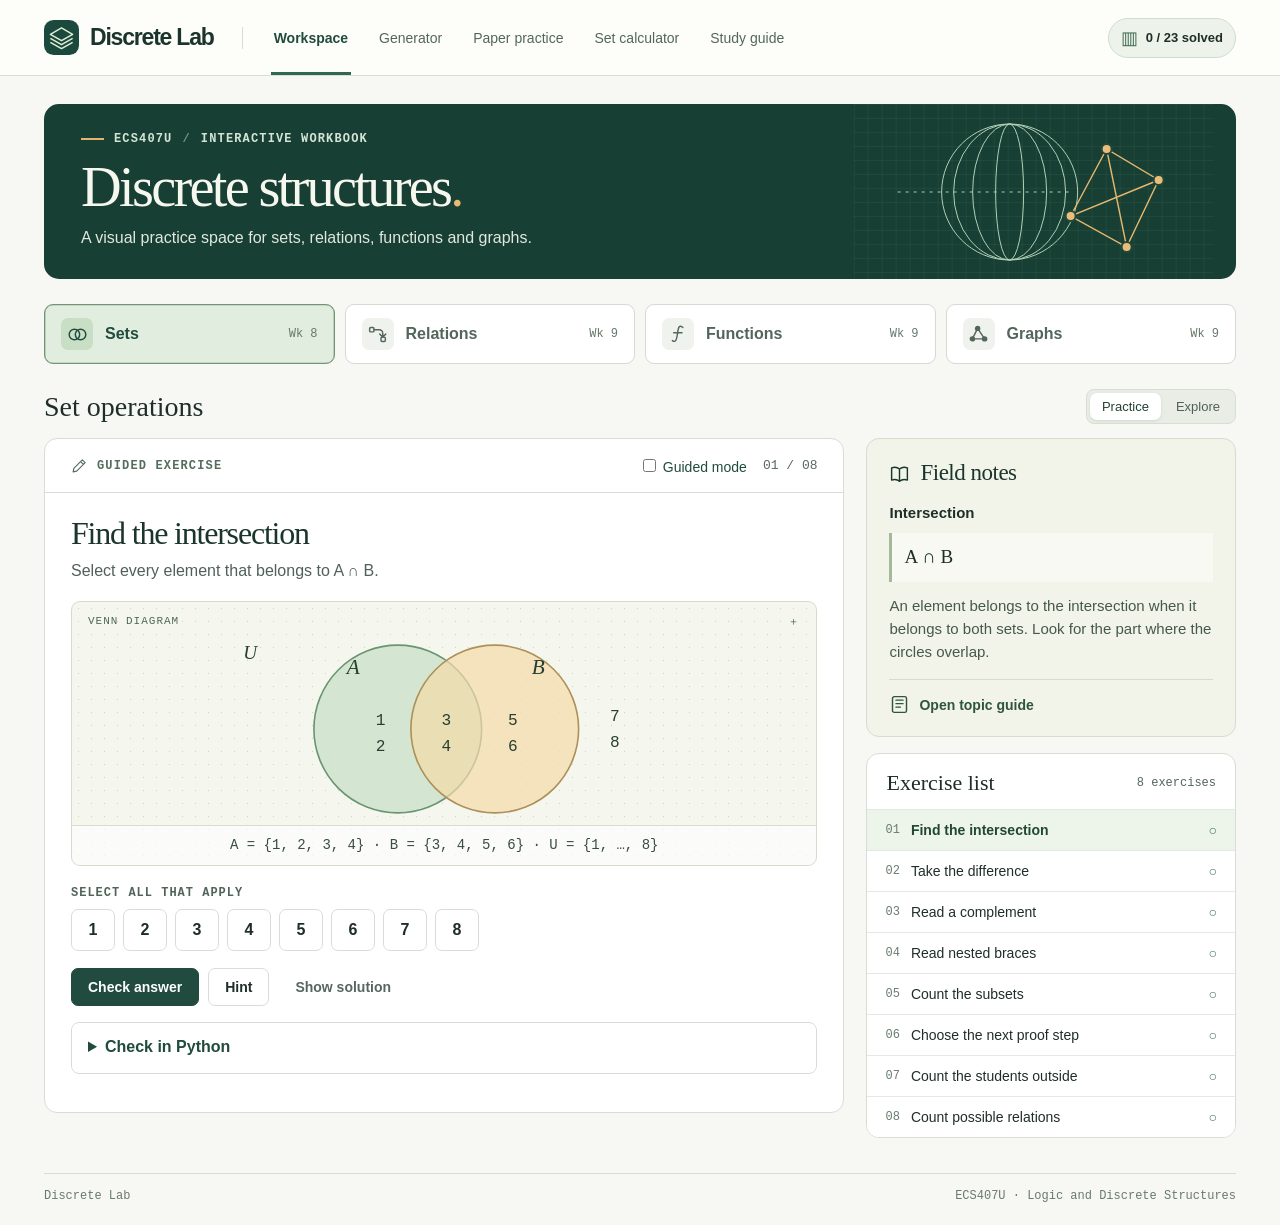
==== commit 01bb87ec: "Add a custom set calculator and question-specific Python checks" ====
--- a/index.html
+++ b/index.html
@@ -3,10 +3,10 @@
 <head>
 <meta charset="utf-8"><meta name="viewport" content="width=device-width,initial-scale=1">
 <meta name="theme-color" content="#173f35"><meta name="description" content="Explore discrete mathematics with diagrams and guided exercises for ECS407U.">
-<title>Discrete Lab · ECS407U</title><link rel="icon" href="./mark.svg"><link rel="stylesheet" href="./style.css?v=paper-practice-1">
+<title>Discrete Lab · ECS407U</title><link rel="icon" href="./mark.svg"><link rel="stylesheet" href="./style.css?v=sets-2">
 </head>
 <body>
-<header><div class="top wrap"><a href="./" class="brand"><img src="./mark.svg" alt="">Discrete Lab</a><div class="divider"></div><nav aria-label="Main navigation"><button id="practice" aria-current="page">Workspace</button><a id="generate" href="./?generator=1">Generator</a><a href="./paper.html">Paper practice</a><button id="guide">Study guide</button></nav><button id="progress" class="progress"><span class="baricon" aria-hidden="true">▥</span><span id="total"></span></button></div></header>
+<header><div class="top wrap"><a href="./" class="brand"><img src="./mark.svg" alt="">Discrete Lab</a><div class="divider"></div><nav aria-label="Main navigation"><button id="practice" aria-current="page">Workspace</button><a id="generate" href="./?generator=1">Generator</a><a href="./paper.html">Paper practice</a><a href="./sets.html">Set calculator</a><button id="guide">Study guide</button></nav><button id="progress" class="progress"><span class="baricon" aria-hidden="true">▥</span><span id="total"></span></button></div></header>
 <main class="wrap">
 <section class="hero"><div class="herocopy"><div class="eyebrow"><span class="goldline"></span>ECS407U <span class="sep">/</span> INTERACTIVE WORKBOOK</div><h1>Discrete structures<span>.</span></h1><p>A visual practice space for sets, relations, functions and graphs.</p></div>
 <svg class="heroart" viewBox="0 0 360 175" aria-hidden="true"><defs><pattern id="fine" width="14" height="14" patternUnits="userSpaceOnUse"><path d="M14 0H0V14" fill="none" stroke="#d7ead7" stroke-opacity=".13" stroke-width=".8"/></pattern></defs><rect width="360" height="175" fill="url(#fine)"/><g fill="none"><g stroke="#afcfb6" stroke-width="1"><ellipse cx="156" cy="88" rx="68" ry="68"/><ellipse cx="156" cy="88" rx="56" ry="68"/><ellipse cx="156" cy="88" rx="37" ry="68"/><ellipse cx="156" cy="88" rx="14" ry="68"/></g><g stroke="#e8b76e" stroke-width="1.4"><path d="m217 112 36-67 52 31-32 67-56-31 88-36m-52-31 20 98"/></g><g fill="#ecbd78" stroke="#21483d" stroke-width="2"><circle cx="217" cy="112" r="5"/><circle cx="253" cy="45" r="5"/><circle cx="305" cy="76" r="5"/><circle cx="273" cy="143" r="5"/></g><path d="M44 88h174" stroke="#abcab2" stroke-dasharray="3 5"/></g></svg></section>
@@ -14,4 +14,4 @@
 <footer><span>Discrete Lab</span><span>ECS407U · Logic and Discrete Structures</span></footer>
 </main>
 <dialog id="modal"><div class="modalhead"><h2 id="modalTitle"></h2><button id="close" aria-label="Close dialog">✕</button></div><div id="modalBody"></div></dialog>
-<script type="module" src="./app.js?v=paper-practice-1"></script></body></html>
+<script type="module" src="./app.js?v=sets-2"></script></body></html>
--- a/style.css
+++ b/style.css
@@ -13,3 +13,18 @@
 .guided-toggle{font-size:14px;white-space:nowrap;color:var(--green)}
 .guided-toggle input{accent-color:var(--green)}
 @media(max-width:410px){.top nav{gap:12px}.top nav :is(button,a){font-size:12px}}
+
+.top nav {flex-wrap:wrap}
+.set-input {display:block;margin:.4rem 0 1rem;width:100%;padding:.65rem;border:1px solid #a3b3a5;border-radius:6px;font:1rem var(--mono)}
+.set-key {display:grid;grid-template-columns:max-content 1fr;gap:.65rem 1rem;line-height:1.5}
+.set-key dt {font-weight:bold}.set-key dd {margin:0}
+#symbols {gap:.4rem;margin-bottom:1rem}
+#symbols button {font-size:1.1rem;min-width:2.3rem;min-height:2.3rem}
+#setForm p,.set-steps,.python-panel {line-height:1.55}
+#status:not(:empty){background:#edf4ed;padding:.75rem 1rem;border-left:3px solid var(--green);overflow-wrap:anywhere}
+.python-panel {margin:1rem 0;padding:.8rem 1rem;border:1px solid var(--rule);border-radius:8px}
+.python-panel summary {font-weight:650;color:var(--green);cursor:pointer}
+.python-panel pre {background:#f2f5ef;padding:.8rem;overflow:auto;line-height:1.5;font-size:.9rem}
+.python-panel li+li,.set-steps li+li {margin-top:.45rem}
+.workspace > *{min-width:0}
+@media(max-width:600px){.top nav{column-gap:13px}}
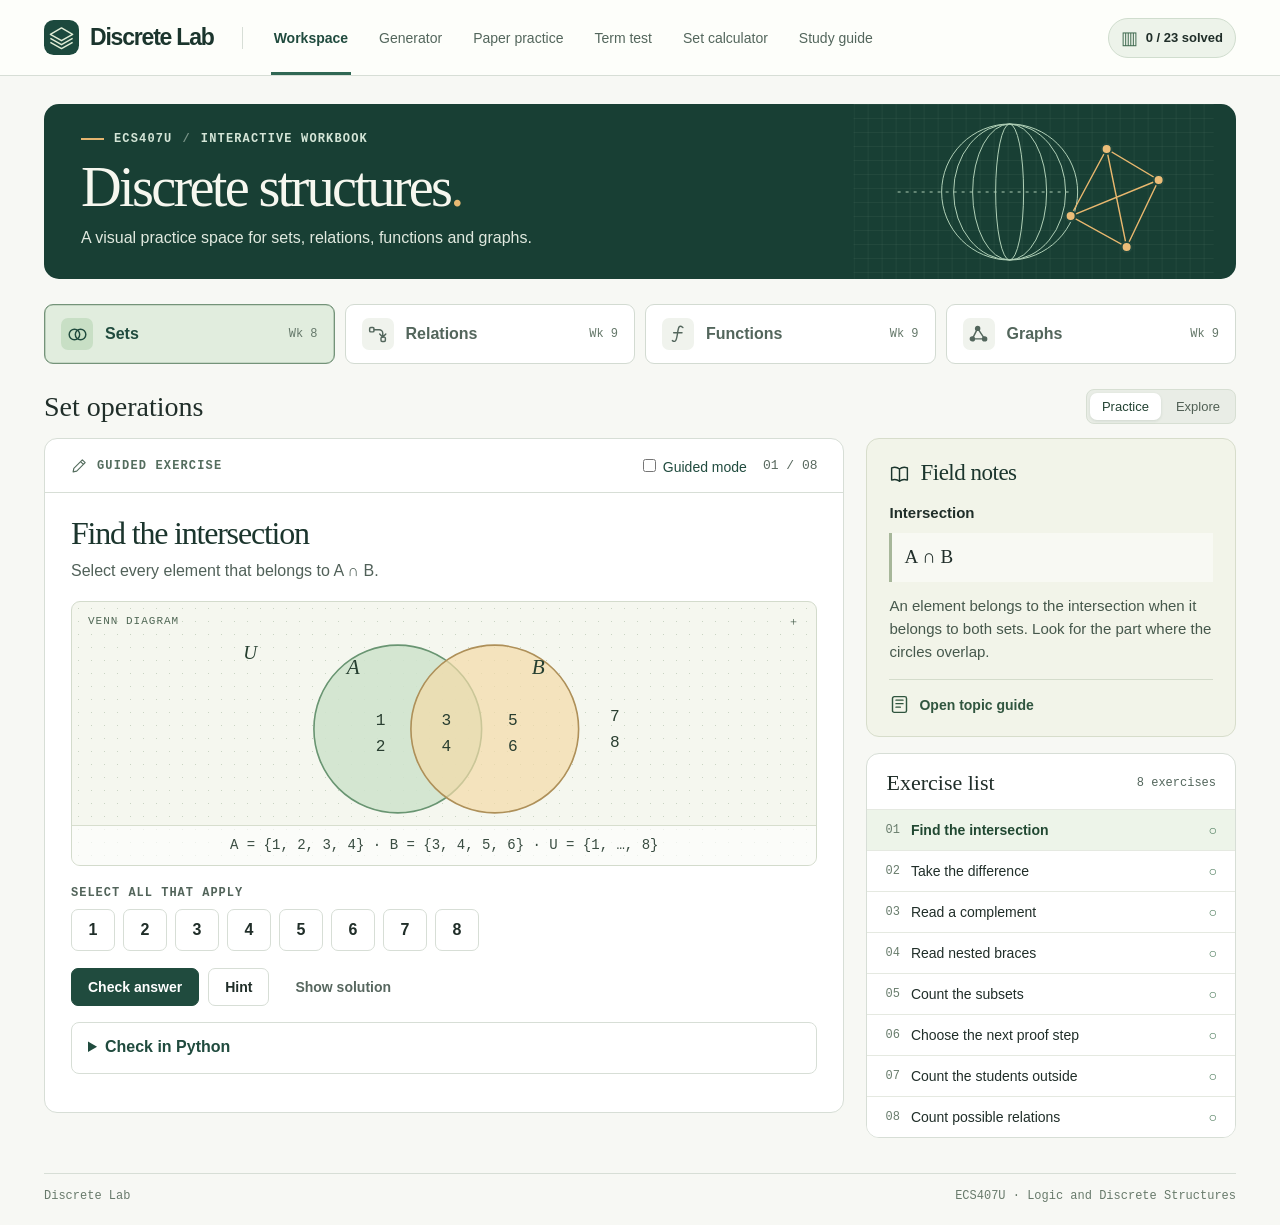
==== commit 105edee9: "Add timed, student-generated ECS407U term test papers with end-only feedback" ====
--- a/index.html
+++ b/index.html
@@ -6,7 +6,7 @@
 <title>Discrete Lab · ECS407U</title><link rel="icon" href="./mark.svg"><link rel="stylesheet" href="./style.css?v=sets-2">
 </head>
 <body>
-<header><div class="top wrap"><a href="./" class="brand"><img src="./mark.svg" alt="">Discrete Lab</a><div class="divider"></div><nav aria-label="Main navigation"><button id="practice" aria-current="page">Workspace</button><a id="generate" href="./?generator=1">Generator</a><a href="./paper.html">Paper practice</a><a href="./sets.html">Set calculator</a><button id="guide">Study guide</button></nav><button id="progress" class="progress"><span class="baricon" aria-hidden="true">▥</span><span id="total"></span></button></div></header>
+<header><div class="top wrap"><a href="./" class="brand"><img src="./mark.svg" alt="">Discrete Lab</a><div class="divider"></div><nav aria-label="Main navigation"><button id="practice" aria-current="page">Workspace</button><a id="generate" href="./?generator=1">Generator</a><a href="./paper.html">Paper practice</a><a href="./term-test.html">Term test</a><a href="./sets.html">Set calculator</a><button id="guide">Study guide</button></nav><button id="progress" class="progress"><span class="baricon" aria-hidden="true">▥</span><span id="total"></span></button></div></header>
 <main class="wrap">
 <section class="hero"><div class="herocopy"><div class="eyebrow"><span class="goldline"></span>ECS407U <span class="sep">/</span> INTERACTIVE WORKBOOK</div><h1>Discrete structures<span>.</span></h1><p>A visual practice space for sets, relations, functions and graphs.</p></div>
 <svg class="heroart" viewBox="0 0 360 175" aria-hidden="true"><defs><pattern id="fine" width="14" height="14" patternUnits="userSpaceOnUse"><path d="M14 0H0V14" fill="none" stroke="#d7ead7" stroke-opacity=".13" stroke-width=".8"/></pattern></defs><rect width="360" height="175" fill="url(#fine)"/><g fill="none"><g stroke="#afcfb6" stroke-width="1"><ellipse cx="156" cy="88" rx="68" ry="68"/><ellipse cx="156" cy="88" rx="56" ry="68"/><ellipse cx="156" cy="88" rx="37" ry="68"/><ellipse cx="156" cy="88" rx="14" ry="68"/></g><g stroke="#e8b76e" stroke-width="1.4"><path d="m217 112 36-67 52 31-32 67-56-31 88-36m-52-31 20 98"/></g><g fill="#ecbd78" stroke="#21483d" stroke-width="2"><circle cx="217" cy="112" r="5"/><circle cx="253" cy="45" r="5"/><circle cx="305" cy="76" r="5"/><circle cx="273" cy="143" r="5"/></g><path d="M44 88h174" stroke="#abcab2" stroke-dasharray="3 5"/></g></svg></section>
